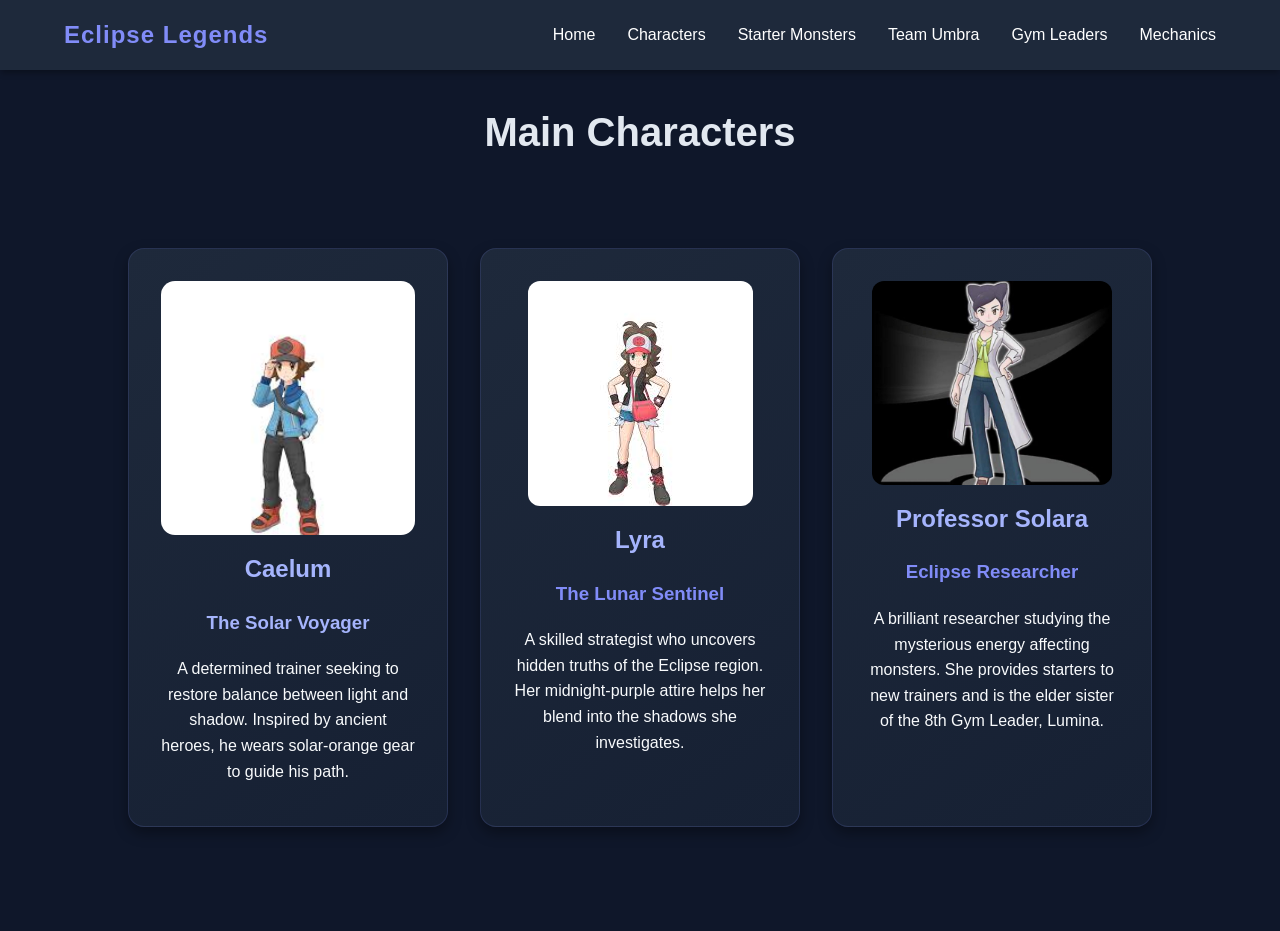
==== pages/characters.html @ 80e97ea1 "I have updated some of the files and some of the code too." ====
<!DOCTYPE html>
<html lang="en">

<head>
    <meta charset="UTF-8">
    <meta name="viewport" content="width=device-width, initial-scale=1.0">
    <title>Characters | Eclipse Legends</title>
    <link rel="stylesheet" href="../style.css">
</head>

<body>

    <nav>
        <div class="logo">Eclipse Legends</div>
        <ul class="menu">
            <li><a href="../index.html">Home</a></li>
            <li><a href="characters.html">Characters</a></li>
            <li><a href="starters.html">Starter Monsters</a></li>
            <li><a href="team.html">Team Umbra</a></li>
            <li><a href="gyms.html">Gym Leaders</a></li>
            <li><a href="mechanics.html">Mechanics</a></li>
        </ul>
    </nav>

    <main>
        <h1 class="page-title">Main Characters</h1>

        <section class="features-grid">

            <!-- Male Protagonist (Hilbert-inspired silhouette) -->
            <div class="card character-card">
                <img src="../assets/images/characters/caelum.png" alt="Caelum">
                <h2>Caelum</h2>
                <h3><strong>The Solar Voyager</strong></h3>
                <p>
                    A determined trainer seeking to restore balance between light and shadow.
                    Inspired by ancient heroes, he wears solar-orange gear to guide his path.
                </p>
            </div>

            <!-- Female Protagonist (Hilda-inspired silhouette) -->
            <div class="card">
                <img src="../assets/images/characters/lyra.png" alt="Lyra">
                <h2>Lyra</h2>
                <h3><strong>The Lunar Sentinel</strong></h3>
                <p>
                    A skilled strategist who uncovers hidden truths of the Eclipse region. Her midnight-purple attire
                    helps her blend into the shadows she investigates.
                </p>
            </div>

            <!-- The Mentor -->
            <div class="card">
                <img src="../assets/images/characters/solara.png" alt="Professor Solara">
                <h2>Professor Solara</h2>
                <h3><strong>Eclipse Researcher</strong></h3>
                <p>
                    A brilliant researcher studying the mysterious energy affecting monsters. She provides starters to
                    new trainers and is the elder sister of the 8th Gym Leader, Lumina.
                </p>
            </div>

        </section>
    </main>

</body>

</html>
---- style.css ----
body {
    margin: 0;
    padding: 0;
    font-family: 'Segoe UI', Tahoma, Geneva, Verdana, sans-serif;
    background-color: #0f172a;
    color: #f8fafc;
    line-height: 1.6;
}

nav {
    display: flex;
    align-items: center;
    justify-content: space-between;
    background-color: #1e293b;
    padding: 1rem 5%;
    position: sticky;
    top: 0;
    z-index: 1000;
    box-shadow: 0px 4px 6px -1px rgba(0, 0, 0, 0.3);
}

.logo {
    font-size: 1.5rem;
    font-weight: bold;
    letter-spacing: 1px;
    color: #818cf8;
}

.menu {
    display: flex;
    list-style: none;
    gap: 2rem;
    margin: 0;
    padding: 0;
}

.menu li a {
    text-decoration: none;
    color: white;
    font-weight: 500;
    transition: color 0.3s;
}

.menu li a:hover {
    color: #818cf8;
}

.hero {
    height: 60vh;
    background: linear-gradient(rgba(0, 0, 0, 0.65), rgba(0, 0, 0, 0.65)),
        url('assets/images/Eclipse_Based_Image.jpg') center/cover no-repeat;
    display: flex;
    flex-direction: column;
    align-items: center;
    justify-content: center;
    text-align: center;
    padding: 0 20px;
}

.hero h1 {
    font-size: 3.5rem;
    margin-bottom: 1rem;
    text-shadow: 0 4px 6px rgba(0, 0, 0, 0.4);
}

.hero p {
    max-width: 700px;
    font-size: 1.1rem;
    margin-bottom: 1.5rem;
}

.features-grid {
    display: grid;
    grid-template-columns: repeat(auto-fit, minmax(280px, 1fr));
    gap: 2rem;
    padding: 4rem 10%;
}

.card {
    background: linear-gradient(145deg, #1e293b, #162033);
    padding: 2rem;
    border-radius: 16px;
    text-align: center;
    box-shadow: 0px 6px 14px rgba(0, 0, 0, 0.35);
    transition: transform 0.3s, box-shadow 0.3s;
    border: 1px solid rgba(129, 140, 248, 0.15);
}

.card:hover {
    transform: translateY(-10px) scale(1.02);
    box-shadow: 0px 10px 20px rgba(129, 140, 248, 0.35);
}

.card h2 {
    margin-top: 0;
    margin-bottom: 12px;
    color: #a5b4fc;
}

.card strong {
    color: #818cf8;
}

.card p {
    margin-bottom: 10px;
}

.card img {
    width: 100%;
    max-width: 240px;
    height: auto;
    width: auto;
    border-radius: 12px;
    margin-bottom: 15px;
    display: block;
    margin-left: auto;
    margin-right: auto;
}

button {
    background-color: #6366f1;
    color: white;
    border: none;
    padding: 0.8rem 1.5rem;
    border-radius: 50px;
    cursor: pointer;
    font-weight: 600;
    transition: background-color 0.3s, transform 0.3s;
}

button:hover {
    background-color: #4f46e5;
    transform: translateY(-2px);
}

.search-area {
    display: flex;
    align-items: center;
    justify-content: center;
    gap: 10px;
    padding: 2rem;
    flex-wrap: wrap;
}

#searchInput {
    width: 300px;
    max-width: 90%;
    padding: 0.8rem 1.2rem;
    border-radius: 50px;
    border: 1px solid #374151;
    background-color: #0f172a;
    color: white;
    outline: none;
}

#searchInput:focus {
    border-color: #818cf8;
    box-shadow: 0 0 10px rgba(129, 140, 248, 0.25);
}

.data-container {
    display: flex;
    justify-content: center;
    align-items: center;
    padding: 2rem;
    flex-wrap: wrap;
    gap: 1.5rem;
}

.pokemon-card {
    background: linear-gradient(145deg, #1e293b, #0f172a);
    padding: 1.5rem;
    border-radius: 20px;
    text-align: center;
    border: 1px solid rgba(129, 140, 248, 0.2);
    box-shadow: 0 10px 25px rgba(0, 0, 0, 0.5);
    transition: transform 0.3s ease, box-shadow 0.3s ease;
    width: 260px;
    max-width: 100%;
}

.pokemon-card:hover {
    transform: translateY(-10px) scale(1.05);
    box-shadow: 0 20px 40px rgba(129, 140, 248, 0.4);
}

.pokemon-card img {
    width: 120px;
    height: 120px;
    transition: transform 0.3s ease;
    display: block;
    margin: 0 auto 10px;
}

.pokemon-card:hover img {
    transform: scale(1.1);
}

.pokemon-card h2 {
    text-transform: capitalize;
    font-size: 1.5rem;
    margin: 10px 0;
    letter-spacing: 1px;
}

.type-container {
    display: flex;
    justify-content: center;
    gap: 8px;
    margin-top: 10px;
    flex-wrap: wrap;
}

.type-badge {
    padding: 5px 12px;
    border-radius: 20px;
    font-size: 0.8rem;
    font-weight: bold;
    text-transform: capitalize;
    box-shadow: 0 0 10px rgba(255, 255, 255, 0.15);
}

.page-title {
    text-align: center;
    margin-top: 30px;
    margin-bottom: 20px;
    font-size: 2.5rem;
    color: #e2e8f0;
}

main {
    padding-bottom: 40px;
}

.gym-card {
    overflow: hidden;
}

.gym-card img {
    width: 100%;
    height: auto;
    border-radius: 12px;
    margin-bottom: 15px;
    display: block;
}

.gym-card h2 {
    margin-bottom: 10px;
}

.gym-card p {
    margin-bottom: 8px;
}

/* Characters page image cards */
.character-card img {
    width: 100%;
    max-width: 260px;
    height: auto;
    border-radius: 14px;
    margin: 0 auto 15px;
    display: block;
}

.character-card h2 {
    margin-bottom: 8px;
}

.character-card strong {
    color: #a5b4fc;
}

@media (max-width: 768px) {
    nav {
        flex-direction: column;
        gap: 1rem;
        padding: 1rem;
    }

    .menu {
        flex-wrap: wrap;
        justify-content: center;
        gap: 1rem;
    }

    .hero {
        height: auto;
        padding: 4rem 20px;
    }

    .hero h1 {
        font-size: 2.4rem;
    }

    .features-grid {
        padding: 2rem 5%;
    }

    .page-title {
        font-size: 2rem;
    }
}

@media (max-width: 480px) {
    .hero h1 {
        font-size: 2rem;
    }

    #searchInput {
        width: 100%;
    }

    .pokemon-card {
        width: 100%;
    }
}
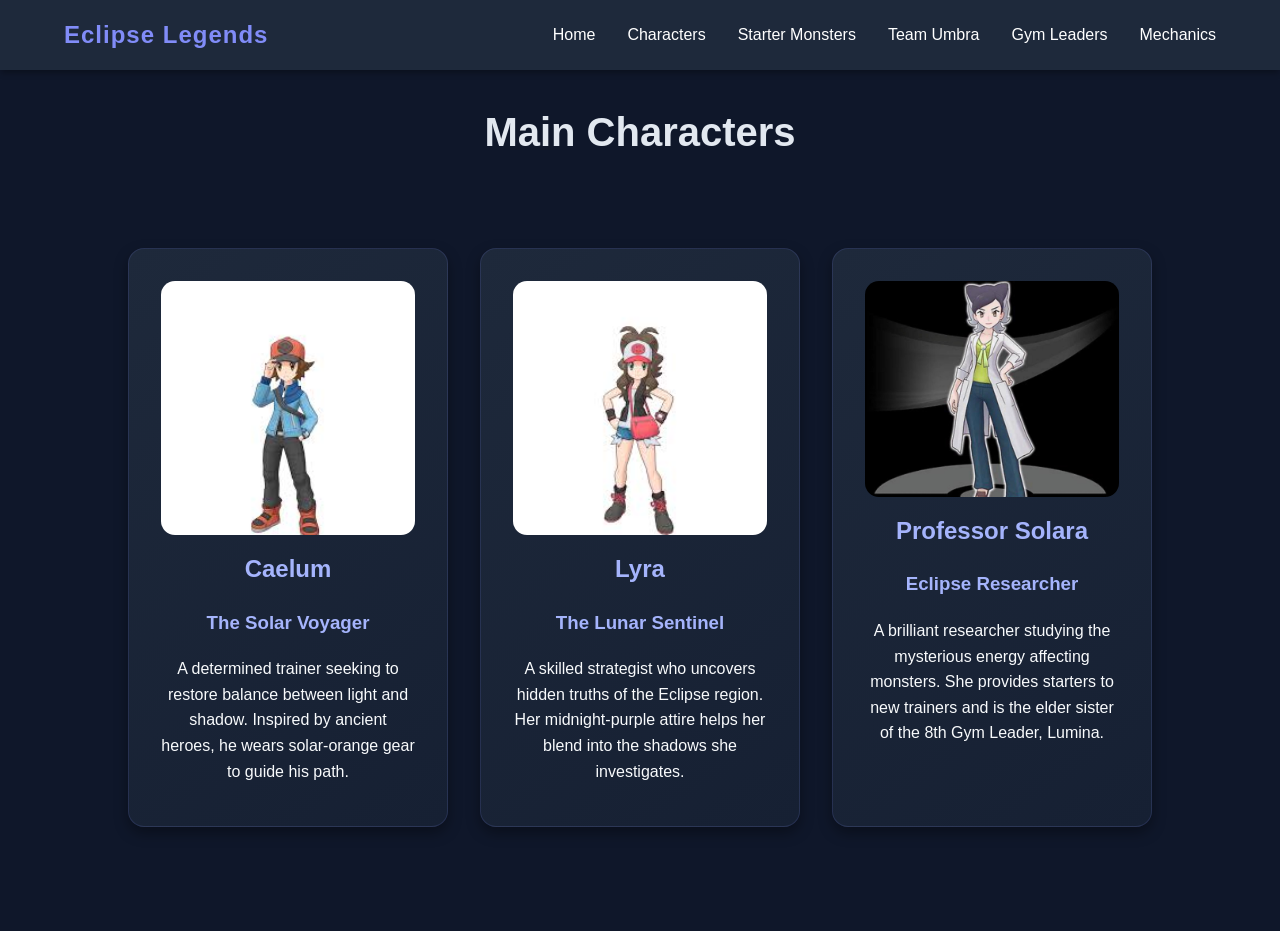
==== commit 0bbc4454: "Fixed image path case issue" ====
--- a/pages/characters.html
+++ b/pages/characters.html
@@ -39,7 +39,7 @@
             </div>
 
             <!-- Female Protagonist (Hilda-inspired silhouette) -->
-            <div class="card">
+            <div class="card character-card">
                 <img src="../assets/images/characters/lyra.png" alt="Lyra">
                 <h2>Lyra</h2>
                 <h3><strong>The Lunar Sentinel</strong></h3>
@@ -50,7 +50,7 @@
             </div>
 
             <!-- The Mentor -->
-            <div class="card">
+            <div class="card character-card">
                 <img src="../assets/images/characters/solara.png" alt="Professor Solara">
                 <h2>Professor Solara</h2>
                 <h3><strong>Eclipse Researcher</strong></h3>
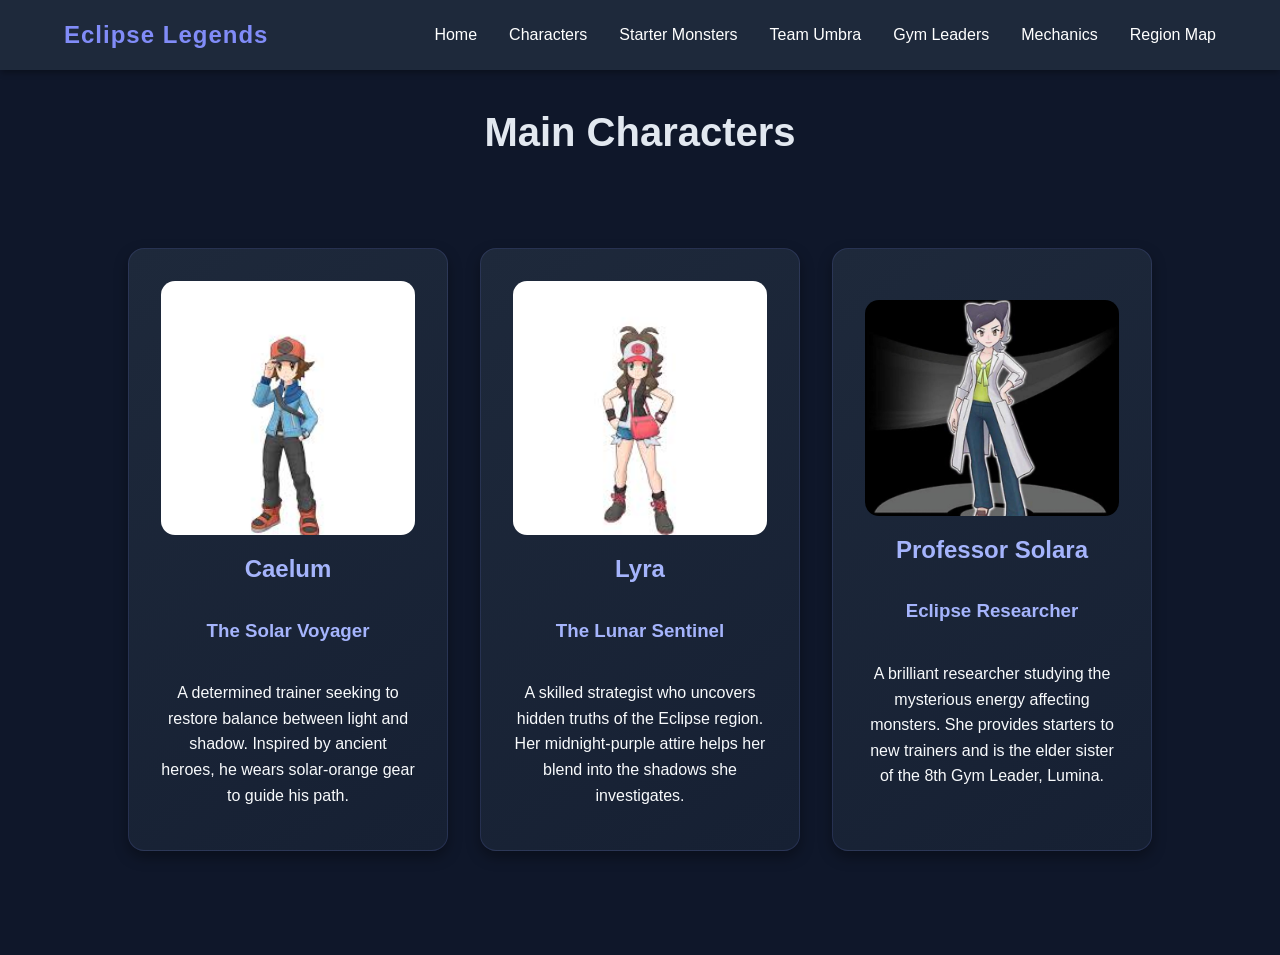
==== commit c1507fa7: "Completed Milestone 3 with map page and fixed homepage navigation" ====
--- a/pages/characters.html
+++ b/pages/characters.html
@@ -19,6 +19,7 @@
             <li><a href="team.html">Team Umbra</a></li>
             <li><a href="gyms.html">Gym Leaders</a></li>
             <li><a href="mechanics.html">Mechanics</a></li>
+            <li><a href="map.html">Region Map</a></li>
         </ul>
     </nav>
 
--- a/style.css
+++ b/style.css
@@ -69,6 +69,11 @@
     margin-bottom: 1.5rem;
 }
 
+.hero button {
+    font-size: 1.2rem;
+    padding: 18px 36px;
+}
+
 .features-grid {
     display: grid;
     grid-template-columns: repeat(auto-fit, minmax(280px, 1fr));
@@ -84,6 +89,10 @@
     box-shadow: 0px 6px 14px rgba(0, 0, 0, 0.35);
     transition: transform 0.3s, box-shadow 0.3s;
     border: 1px solid rgba(129, 140, 248, 0.15);
+    display: flex;
+    flex-direction: column;
+    align-items: center;
+    justify-content: center;
 }
 
 .card:hover {
@@ -109,7 +118,6 @@
     width: 100%;
     max-width: 240px;
     height: auto;
-    width: auto;
     border-radius: 12px;
     margin-bottom: 15px;
     display: block;
@@ -117,20 +125,38 @@
     margin-right: auto;
 }
 
-button {
-    background-color: #6366f1;
+button,
+.btn {
+    display: inline-block;
+    padding: 14px 28px;
+    border-radius: 50px;
+    border: none;
+    cursor: pointer;
+
+    font-weight: 600;
+    font-size: 1rem;
     color: white;
-    border: none;
-    padding: 0.8rem 1.5rem;
-    border-radius: 50px;
-    cursor: pointer;
-    font-weight: 600;
-    transition: background-color 0.3s, transform 0.3s;
-}
-
-button:hover {
-    background-color: #4f46e5;
-    transform: translateY(-2px);
+    text-decoration: none;
+
+    background: linear-gradient(135deg, #6366f1, #8b5cf6);
+
+    box-shadow: 0 8px 20px rgba(99, 102, 241, 0.4);
+
+    transition: all 0.3s ease;
+}
+
+/* Hover effect */
+button:hover,
+.btn:hover {
+    transform: translateY(-3px) scale(1.03);
+    box-shadow: 0 12px 25px rgba(139, 92, 246, 0.6);
+}
+
+/* Click effect */
+button:active,
+.btn:active {
+    transform: scale(0.96);
+    box-shadow: 0 5px 15px rgba(99, 102, 241, 0.4);
 }
 
 .search-area {
@@ -245,11 +271,13 @@
 }
 
 .gym-card h2 {
-    margin-bottom: 10px;
+    font-size: 1.5rem;
+    margin-bottom: 8px;
 }
 
 .gym-card p {
-    margin-bottom: 8px;
+    font-size: 0.95rem;
+    color: #cbd5e1;
 }
 
 /* Characters page image cards */
@@ -313,4 +341,87 @@
     .pokemon-card {
         width: 100%;
     }
+}
+
+#typeFilter,
+#sortOption {
+    padding: 0.8rem 1rem;
+    border-radius: 50px;
+    border: 1px solid #374151;
+    background-color: #0f172a;
+    color: white;
+    outline: none;
+}
+
+#typeFilter:hover,
+#sortOption:hover {
+    border-color: #818cf8;
+}
+
+#typeFilter:focus,
+#sortOption:focus {
+    border-color: #818cf8;
+    box-shadow: 0 0 10px rgba(129, 140, 248, 0.25);
+}
+
+.search-area select {
+    min-width: 140px;
+}
+
+.dex-number {
+    margin: 6px 0 10px;
+    font-size: 0.95rem;
+    color: #cbd5e1;
+    font-weight: 600;
+}
+
+#regionFilter,
+#typeFilter,
+#sortOption {
+    padding: 0.8rem 1rem;
+    border-radius: 50px;
+    border: 1px solid #374151;
+    background-color: #0f172a;
+    color: white;
+    outline: none;
+}
+
+#regionFilter:focus,
+#typeFilter:focus,
+#sortOption:focus {
+    border-color: #818cf8;
+    box-shadow: 0 0 10px rgba(129, 140, 248, 0.25);
+}
+
+.map-section {
+    display: flex;
+    justify-content: center;
+    padding: 2rem 10% 4rem;
+}
+
+.map-card {
+    background: linear-gradient(145deg, #1e293b, #162033);
+    padding: 2rem;
+    border-radius: 18px;
+    text-align: center;
+    box-shadow: 0px 8px 20px rgba(0, 0, 0, 0.35);
+    border: 1px solid rgba(129, 140, 248, 0.15);
+    max-width: 1100px;
+    width: 100%;
+}
+
+.region-map {
+    width: 100%;
+    height: auto;
+    border-radius: 16px;
+    display: block;
+    margin: 0 auto 1.5rem;
+}
+
+.map-description {
+    font-size: 1rem;
+    color: #cbd5e1;
+    max-width: 900px;
+    margin: 0 auto;
+    line-height: 1.8;
 }
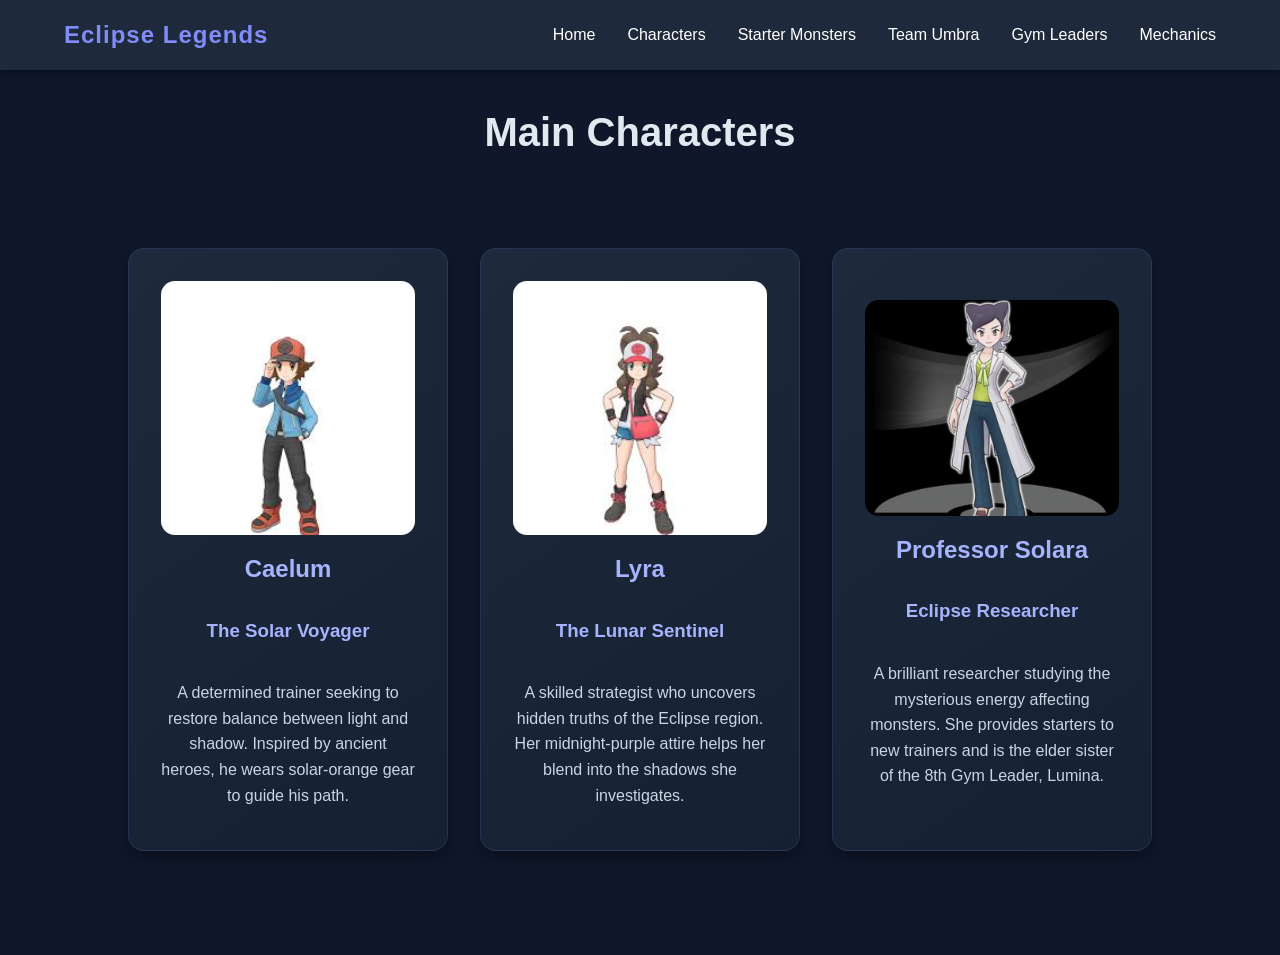
==== commit ac6cfb5b: "Due to my confusion and indecisive decision, my website was so messy. By strugglness and difficulty," ====
--- a/pages/characters.html
+++ b/pages/characters.html
@@ -19,7 +19,6 @@
             <li><a href="team.html">Team Umbra</a></li>
             <li><a href="gyms.html">Gym Leaders</a></li>
             <li><a href="mechanics.html">Mechanics</a></li>
-            <li><a href="map.html">Region Map</a></li>
         </ul>
     </nav>
 
--- a/style.css
+++ b/style.css
@@ -69,11 +69,6 @@
     margin-bottom: 1.5rem;
 }
 
-.hero button {
-    font-size: 1.2rem;
-    padding: 18px 36px;
-}
-
 .features-grid {
     display: grid;
     grid-template-columns: repeat(auto-fit, minmax(280px, 1fr));
@@ -112,6 +107,7 @@
 
 .card p {
     margin-bottom: 10px;
+    color: #cbd5e1;
 }
 
 .card img {
@@ -132,31 +128,31 @@
     border-radius: 50px;
     border: none;
     cursor: pointer;
-
     font-weight: 600;
     font-size: 1rem;
     color: white;
     text-decoration: none;
-
     background: linear-gradient(135deg, #6366f1, #8b5cf6);
-
     box-shadow: 0 8px 20px rgba(99, 102, 241, 0.4);
-
     transition: all 0.3s ease;
 }
 
-/* Hover effect */
 button:hover,
 .btn:hover {
     transform: translateY(-3px) scale(1.03);
     box-shadow: 0 12px 25px rgba(139, 92, 246, 0.6);
 }
 
-/* Click effect */
 button:active,
 .btn:active {
     transform: scale(0.96);
     box-shadow: 0 5px 15px rgba(99, 102, 241, 0.4);
+}
+
+.hero button,
+.hero .btn {
+    font-size: 1.2rem;
+    padding: 18px 36px;
 }
 
 .search-area {
@@ -184,10 +180,35 @@
     box-shadow: 0 0 10px rgba(129, 140, 248, 0.25);
 }
 
+#regionFilter,
+#typeFilter,
+#sortOption {
+    padding: 0.8rem 1rem;
+    border-radius: 50px;
+    border: 1px solid #374151;
+    background-color: #0f172a;
+    color: white;
+    outline: none;
+    min-width: 140px;
+}
+
+#regionFilter:hover,
+#typeFilter:hover,
+#sortOption:hover {
+    border-color: #818cf8;
+}
+
+#regionFilter:focus,
+#typeFilter:focus,
+#sortOption:focus {
+    border-color: #818cf8;
+    box-shadow: 0 0 10px rgba(129, 140, 248, 0.25);
+}
+
 .data-container {
     display: flex;
     justify-content: center;
-    align-items: center;
+    align-items: stretch;
     padding: 2rem;
     flex-wrap: wrap;
     gap: 1.5rem;
@@ -227,6 +248,22 @@
     font-size: 1.5rem;
     margin: 10px 0;
     letter-spacing: 1px;
+    color: #f8fafc;
+}
+
+.dex-number {
+    margin: 6px 0 4px;
+    font-size: 0.95rem;
+    color: #cbd5e1;
+    font-weight: 600;
+}
+
+.region-name {
+    margin: 0 0 10px;
+    font-size: 0.9rem;
+    color: #94a3b8;
+    font-weight: 500;
+    text-transform: capitalize;
 }
 
 .type-container {
@@ -258,6 +295,7 @@
     padding-bottom: 40px;
 }
 
+/* Gym page */
 .gym-card {
     overflow: hidden;
 }
@@ -280,7 +318,7 @@
     color: #cbd5e1;
 }
 
-/* Characters page image cards */
+/* Characters page */
 .character-card img {
     width: 100%;
     max-width: 260px;
@@ -298,101 +336,7 @@
     color: #a5b4fc;
 }
 
-@media (max-width: 768px) {
-    nav {
-        flex-direction: column;
-        gap: 1rem;
-        padding: 1rem;
-    }
-
-    .menu {
-        flex-wrap: wrap;
-        justify-content: center;
-        gap: 1rem;
-    }
-
-    .hero {
-        height: auto;
-        padding: 4rem 20px;
-    }
-
-    .hero h1 {
-        font-size: 2.4rem;
-    }
-
-    .features-grid {
-        padding: 2rem 5%;
-    }
-
-    .page-title {
-        font-size: 2rem;
-    }
-}
-
-@media (max-width: 480px) {
-    .hero h1 {
-        font-size: 2rem;
-    }
-
-    #searchInput {
-        width: 100%;
-    }
-
-    .pokemon-card {
-        width: 100%;
-    }
-}
-
-#typeFilter,
-#sortOption {
-    padding: 0.8rem 1rem;
-    border-radius: 50px;
-    border: 1px solid #374151;
-    background-color: #0f172a;
-    color: white;
-    outline: none;
-}
-
-#typeFilter:hover,
-#sortOption:hover {
-    border-color: #818cf8;
-}
-
-#typeFilter:focus,
-#sortOption:focus {
-    border-color: #818cf8;
-    box-shadow: 0 0 10px rgba(129, 140, 248, 0.25);
-}
-
-.search-area select {
-    min-width: 140px;
-}
-
-.dex-number {
-    margin: 6px 0 10px;
-    font-size: 0.95rem;
-    color: #cbd5e1;
-    font-weight: 600;
-}
-
-#regionFilter,
-#typeFilter,
-#sortOption {
-    padding: 0.8rem 1rem;
-    border-radius: 50px;
-    border: 1px solid #374151;
-    background-color: #0f172a;
-    color: white;
-    outline: none;
-}
-
-#regionFilter:focus,
-#typeFilter:focus,
-#sortOption:focus {
-    border-color: #818cf8;
-    box-shadow: 0 0 10px rgba(129, 140, 248, 0.25);
-}
-
+/* Map page */
 .map-section {
     display: flex;
     justify-content: center;
@@ -424,4 +368,50 @@
     max-width: 900px;
     margin: 0 auto;
     line-height: 1.8;
+}
+
+/* Responsive */
+@media (max-width: 768px) {
+    nav {
+        flex-direction: column;
+        gap: 1rem;
+        padding: 1rem;
+    }
+
+    .menu {
+        flex-wrap: wrap;
+        justify-content: center;
+        gap: 1rem;
+    }
+
+    .hero {
+        height: auto;
+        padding: 4rem 20px;
+    }
+
+    .hero h1 {
+        font-size: 2.4rem;
+    }
+
+    .features-grid {
+        padding: 2rem 5%;
+    }
+
+    .page-title {
+        font-size: 2rem;
+    }
+}
+
+@media (max-width: 480px) {
+    .hero h1 {
+        font-size: 2rem;
+    }
+
+    #searchInput {
+        width: 100%;
+    }
+
+    .pokemon-card {
+        width: 100%;
+    }
 }
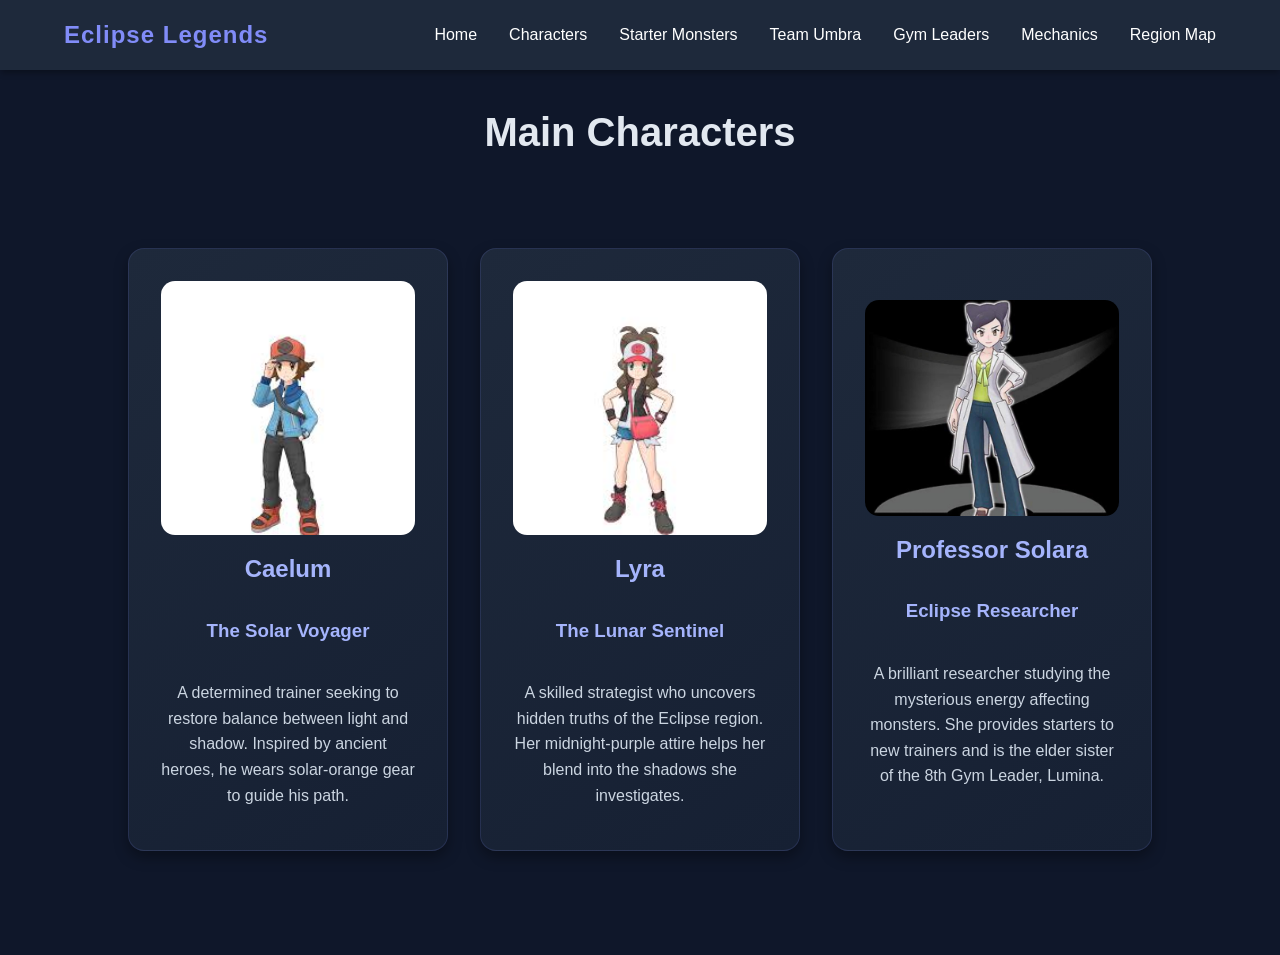
==== commit 810b3aba: "Updated hero button to link to region map page, and even adding that navigation bar in the rest of t" ====
--- a/pages/characters.html
+++ b/pages/characters.html
@@ -13,12 +13,13 @@
     <nav>
         <div class="logo">Eclipse Legends</div>
         <ul class="menu">
-            <li><a href="../index.html">Home</a></li>
-            <li><a href="characters.html">Characters</a></li>
-            <li><a href="starters.html">Starter Monsters</a></li>
-            <li><a href="team.html">Team Umbra</a></li>
-            <li><a href="gyms.html">Gym Leaders</a></li>
-            <li><a href="mechanics.html">Mechanics</a></li>
+            <li><a href="index.html">Home</a></li>
+            <li><a href="pages/characters.html">Characters</a></li>
+            <li><a href="pages/starters.html">Starter Monsters</a></li>
+            <li><a href="pages/team.html">Team Umbra</a></li>
+            <li><a href="pages/gyms.html">Gym Leaders</a></li>
+            <li><a href="pages/mechanics.html">Mechanics</a></li>
+            <li><a href="pages/map.html">Region Map</a></li>
         </ul>
     </nav>
 
